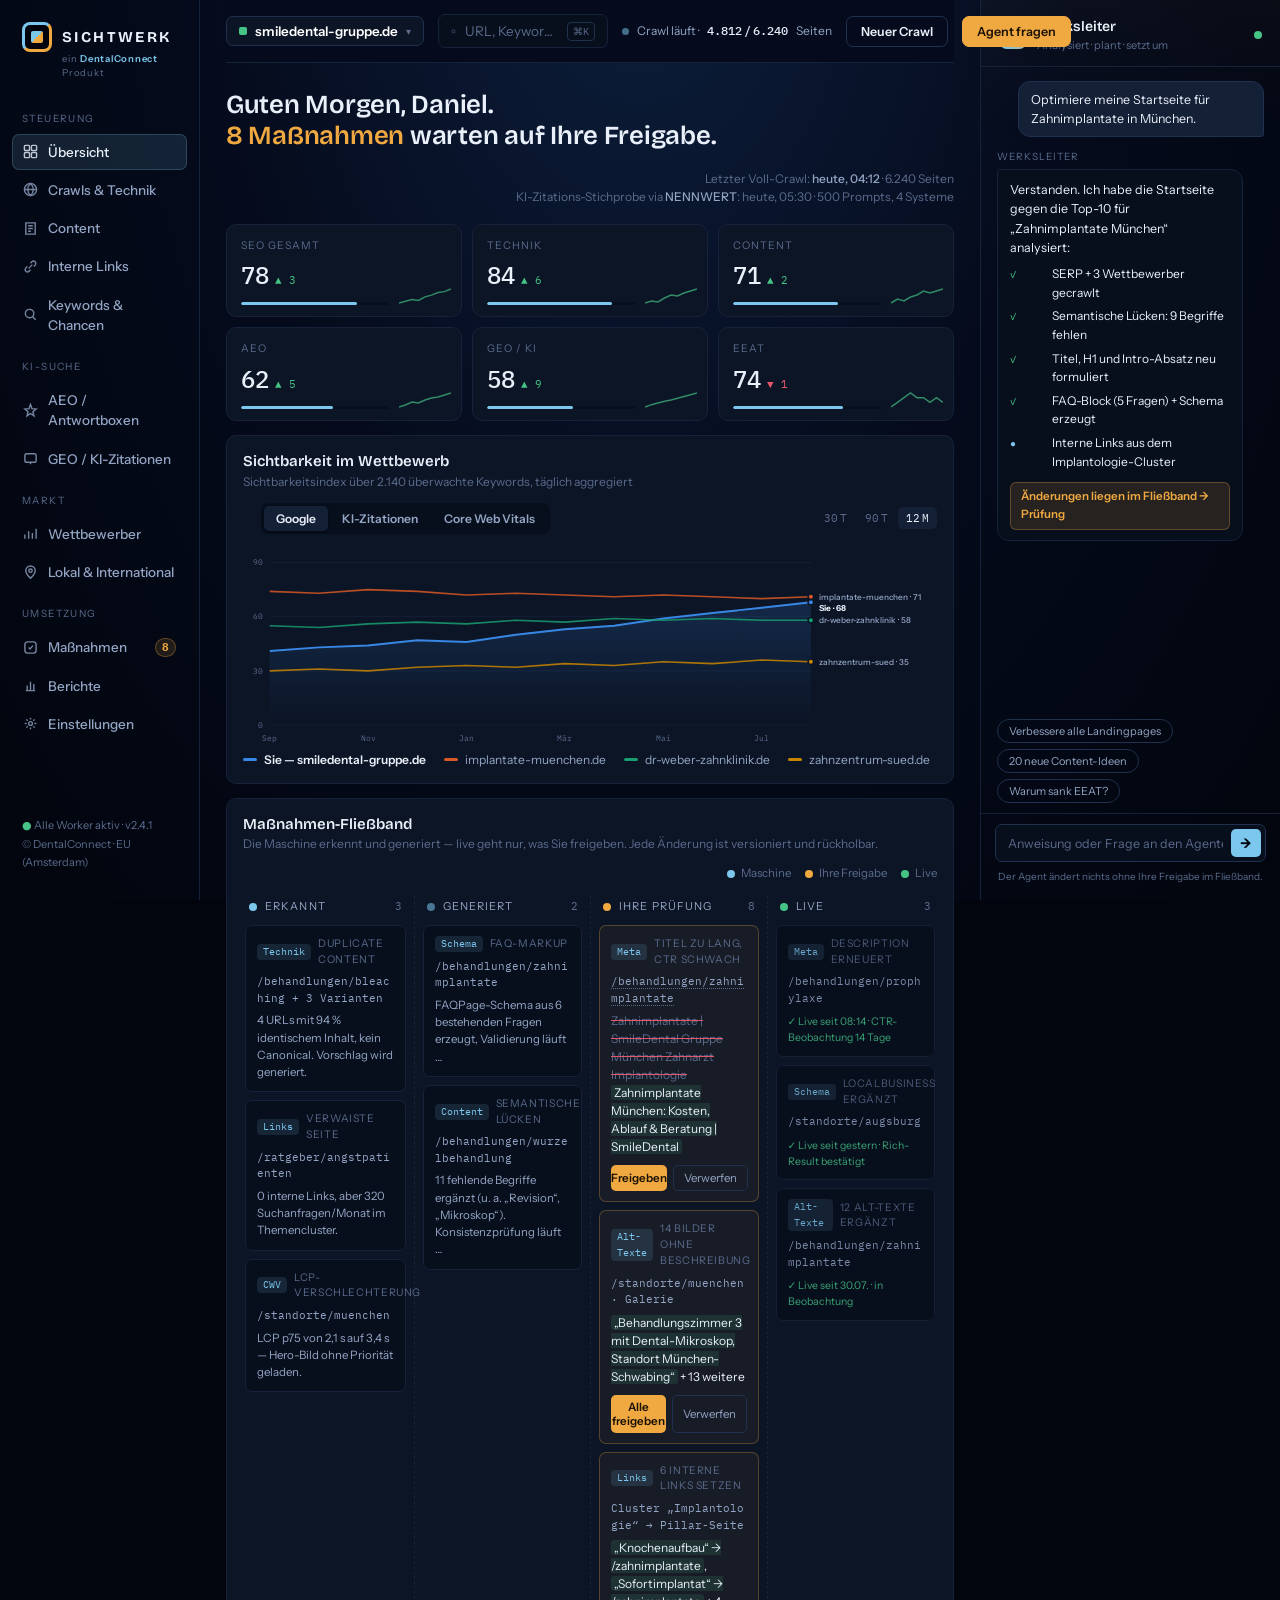
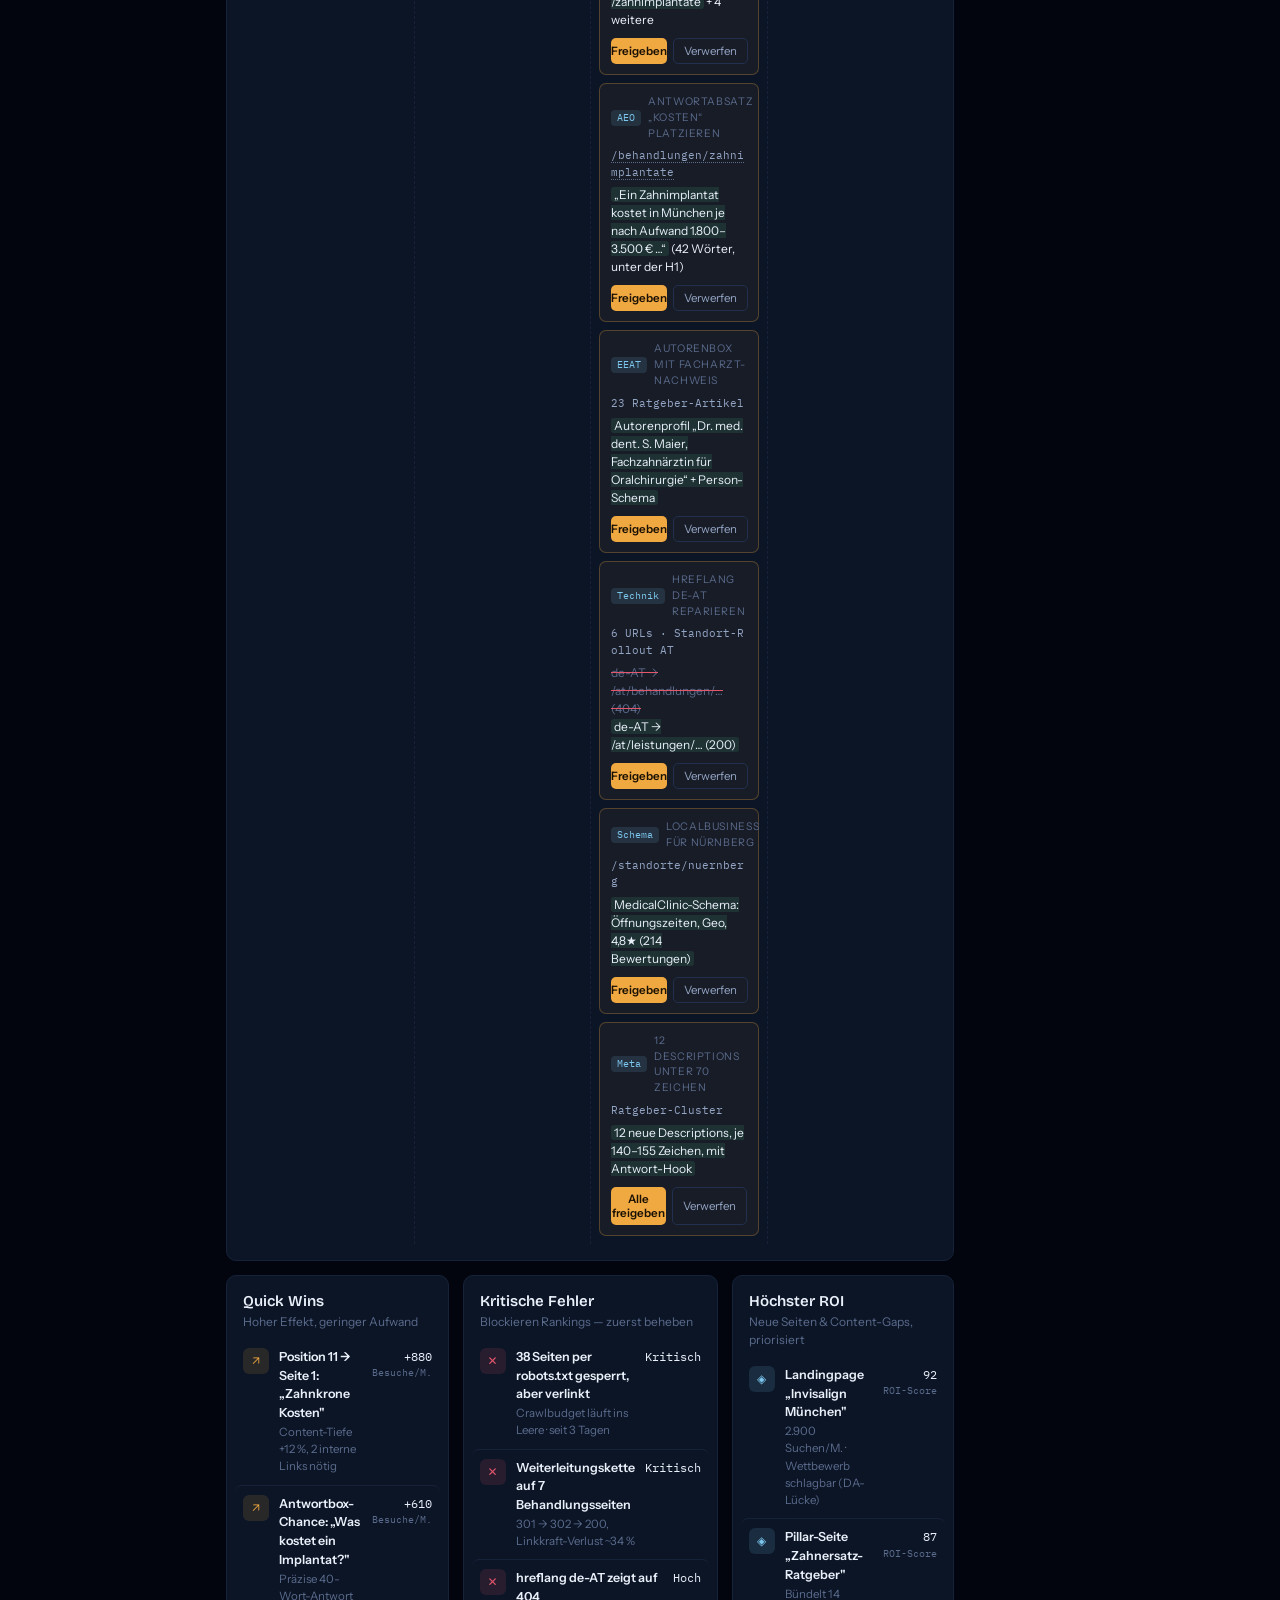
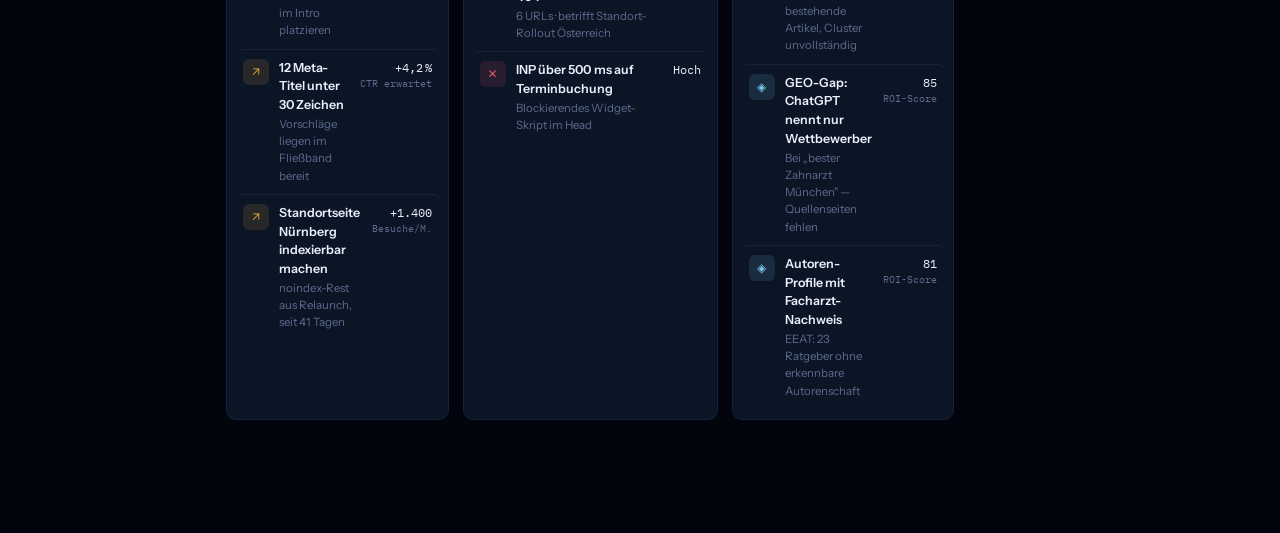
==== index.html @ bb18bc70 "SICHTWERK — SEO/AEO/GEO-Prototyp (ein DentalConnect Produkt) 12 Routen, gemeinsamer Datenlayer (loca" ====
<!DOCTYPE html>
<html lang="de">
<head>
<meta charset="UTF-8">
<meta http-equiv="refresh" content="0; url=dashboard.html">
<title>SICHTWERK — ein DentalConnect Produkt</title>
</head>
<body style="background:#050B1C;color:#EAF0FA;font-family:system-ui;display:grid;place-items:center;min-height:100vh">
<p>Weiterleitung zum <a href="dashboard.html" style="color:#7CC7EE">SICHTWERK-Dashboard</a> …</p>
</body>
</html>
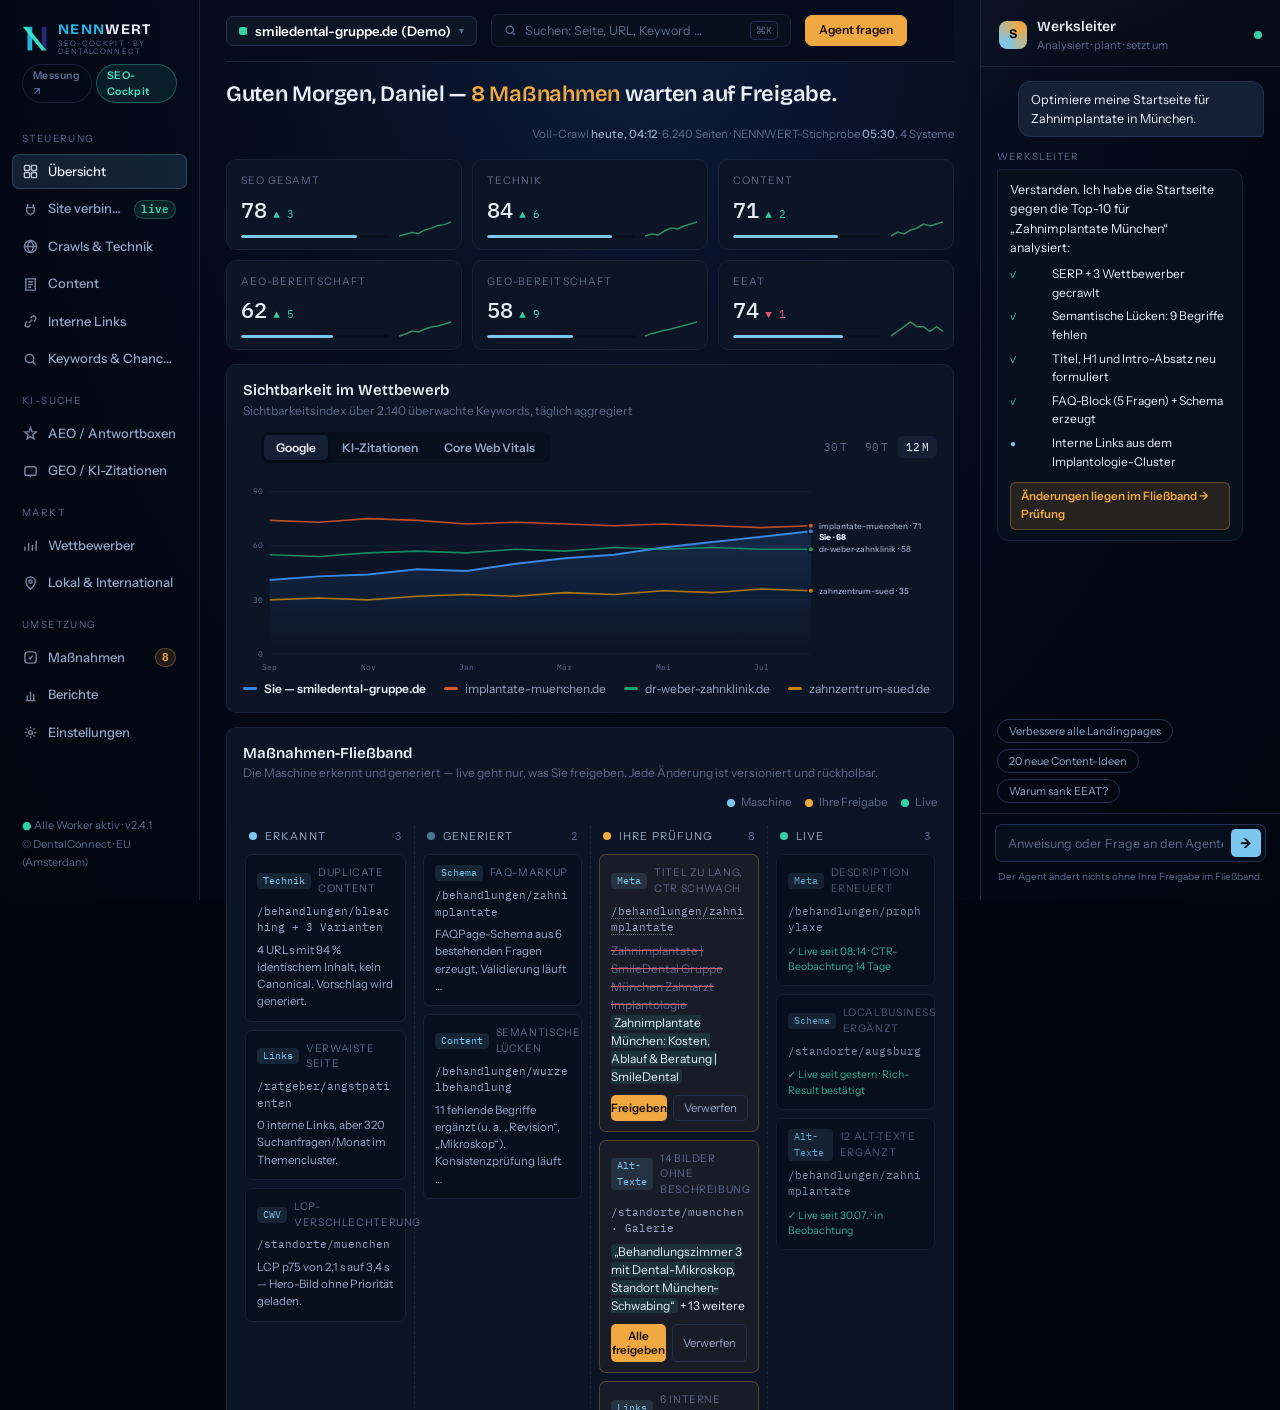
==== commit e8fecd7c: "NENNWERT SEO-Cockpit: Rebrand, SPA-Erkennung, Verifizierung, WP-Plugin, Live-Durchgriff, Tests - Ein" ====
--- a/index.html
+++ b/index.html
@@ -3,9 +3,9 @@
 <head>
 <meta charset="UTF-8">
 <meta http-equiv="refresh" content="0; url=dashboard.html">
-<title>SICHTWERK — ein DentalConnect Produkt</title>
+<title>NENNWERT SEO-Cockpit — ein DentalConnect Produkt</title>
 </head>
 <body style="background:#050B1C;color:#EAF0FA;font-family:system-ui;display:grid;place-items:center;min-height:100vh">
-<p>Weiterleitung zum <a href="dashboard.html" style="color:#7CC7EE">SICHTWERK-Dashboard</a> …</p>
+<p>Weiterleitung zum <a href="dashboard.html" style="color:#7CC7EE">NENNWERT SEO-Cockpit</a> …</p>
 </body>
 </html>
